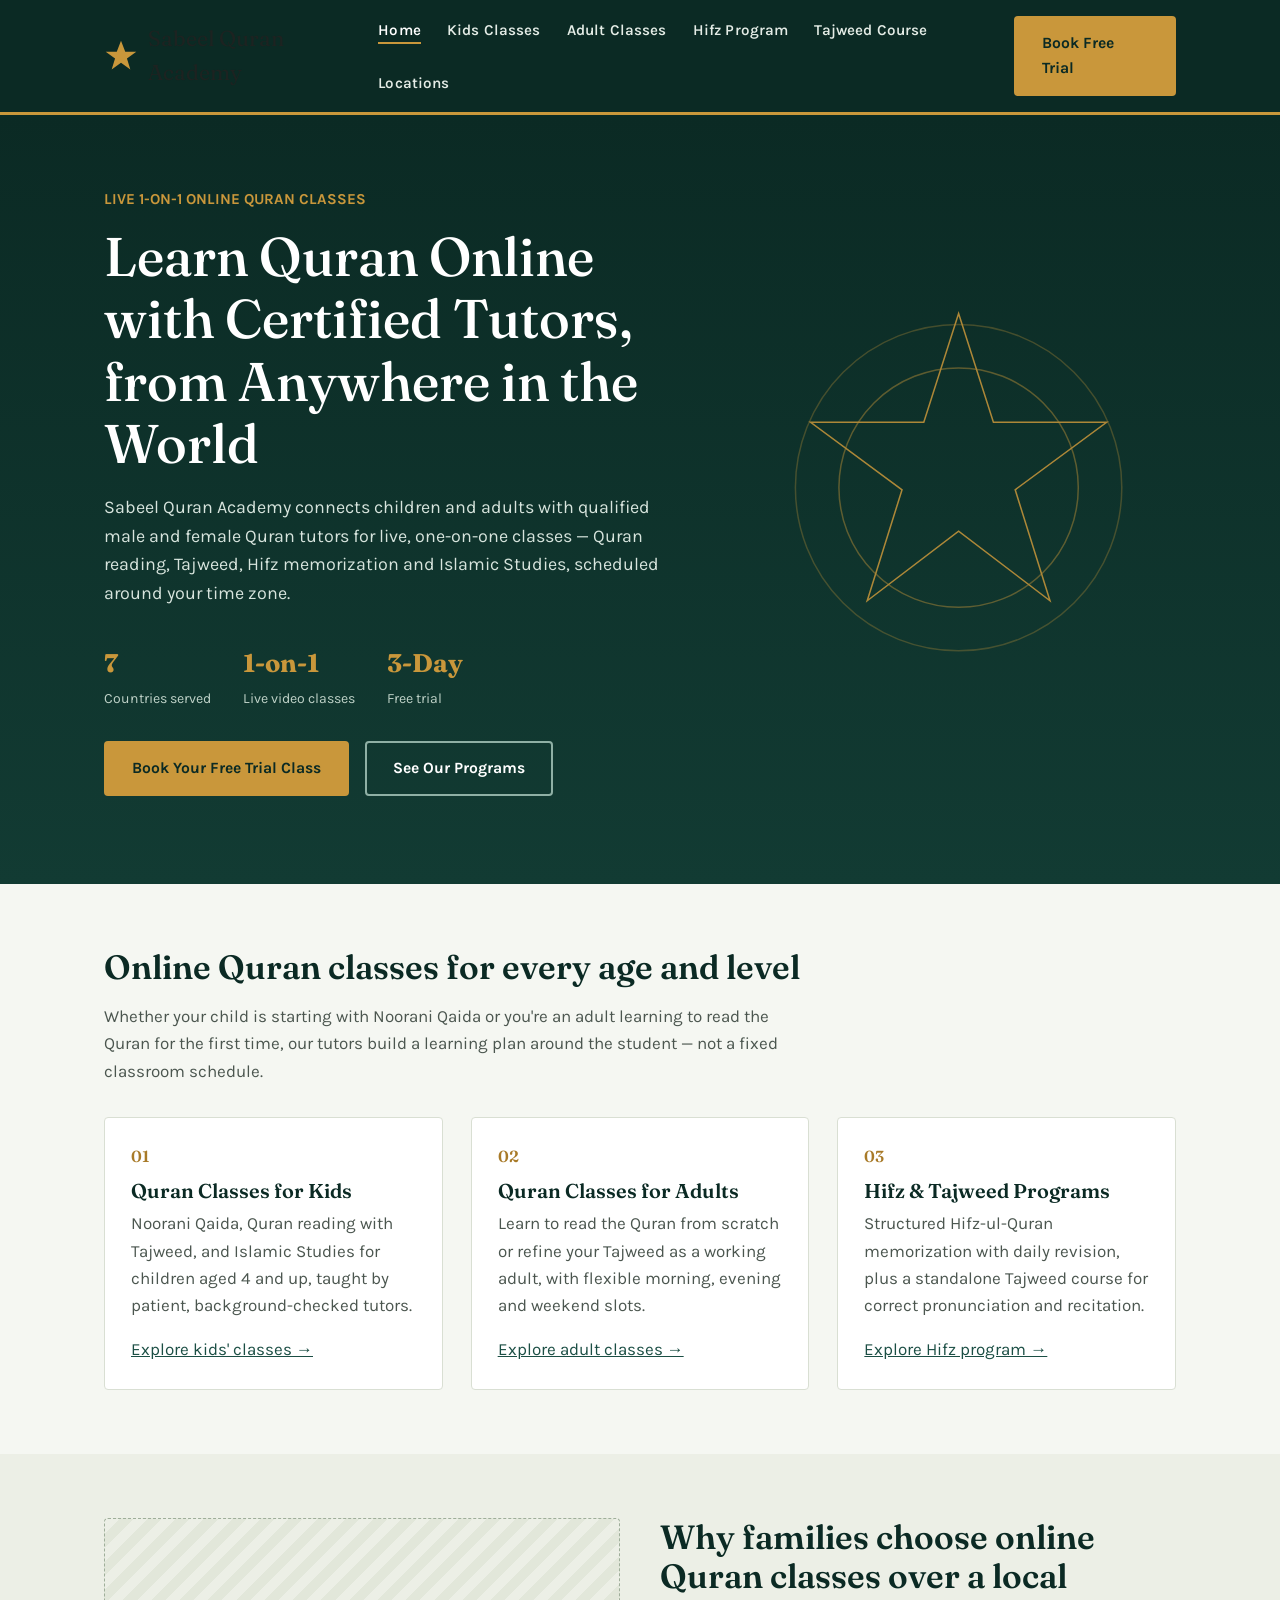
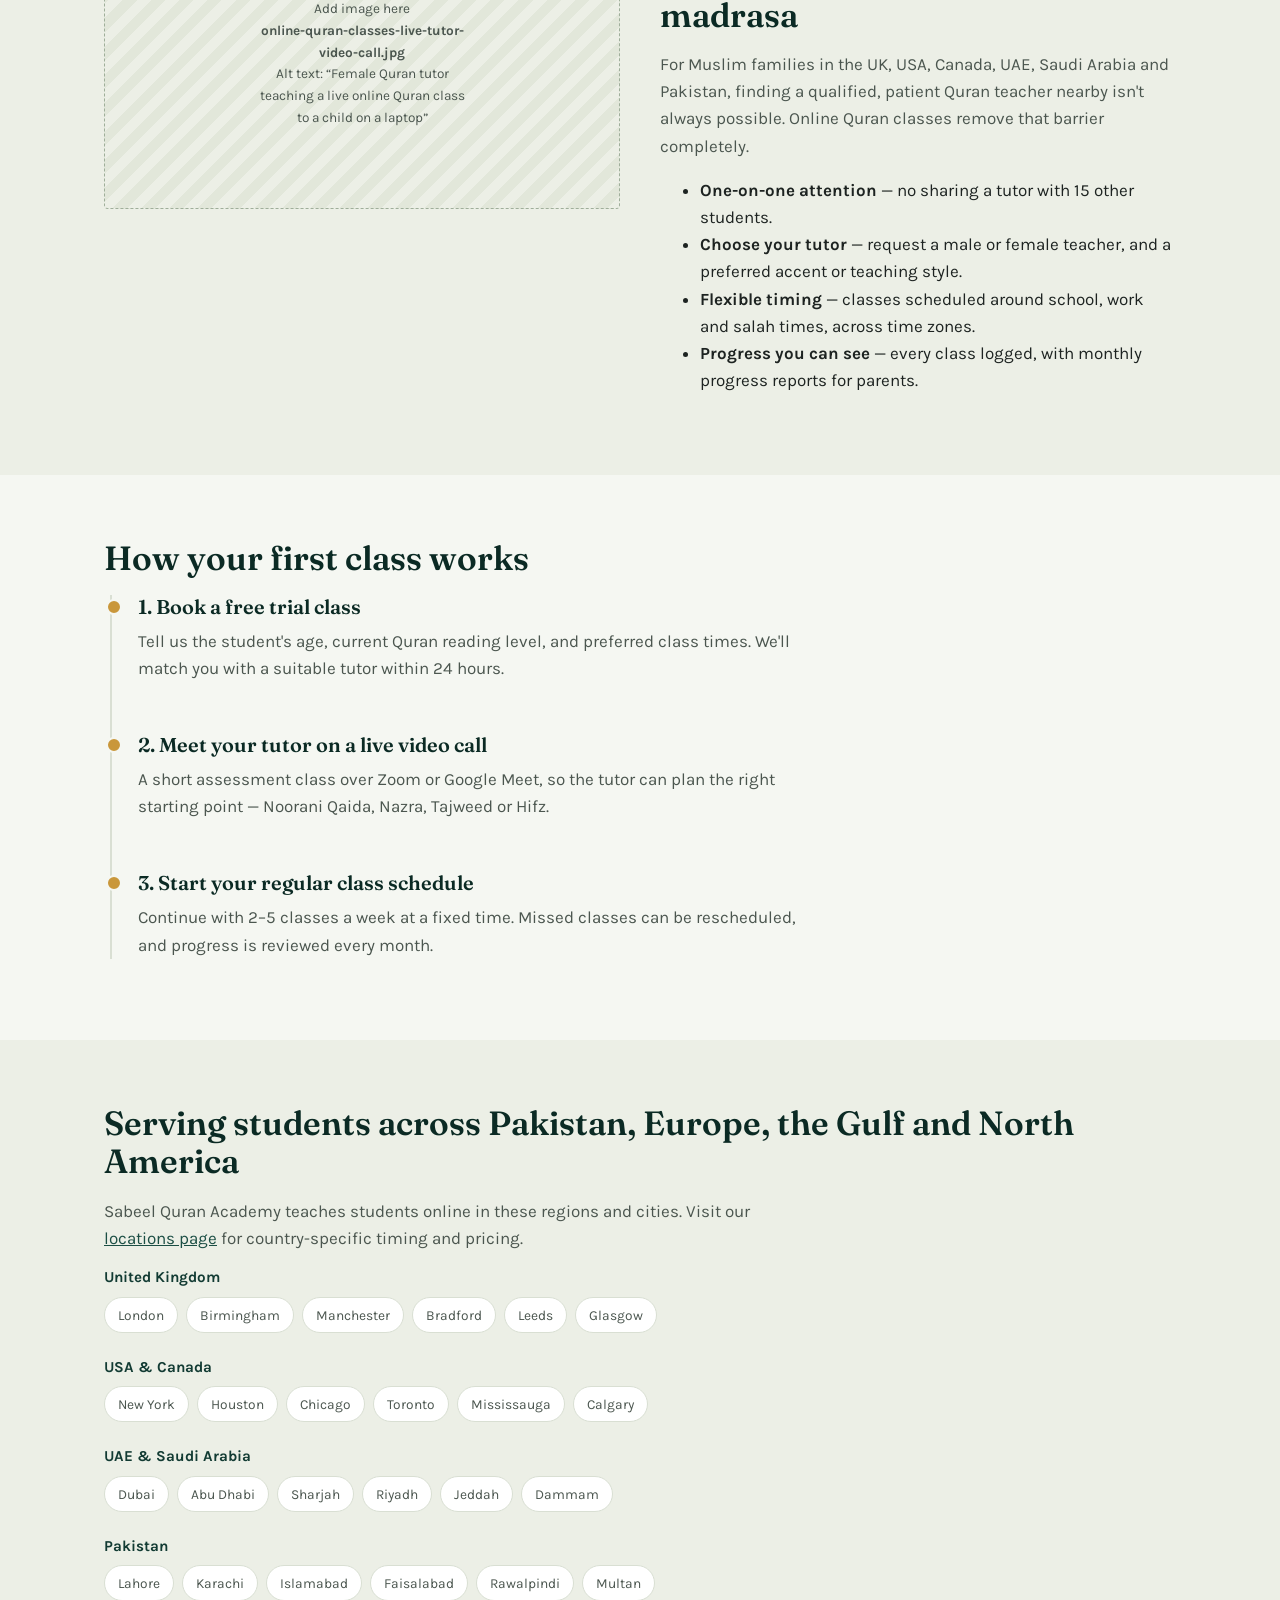
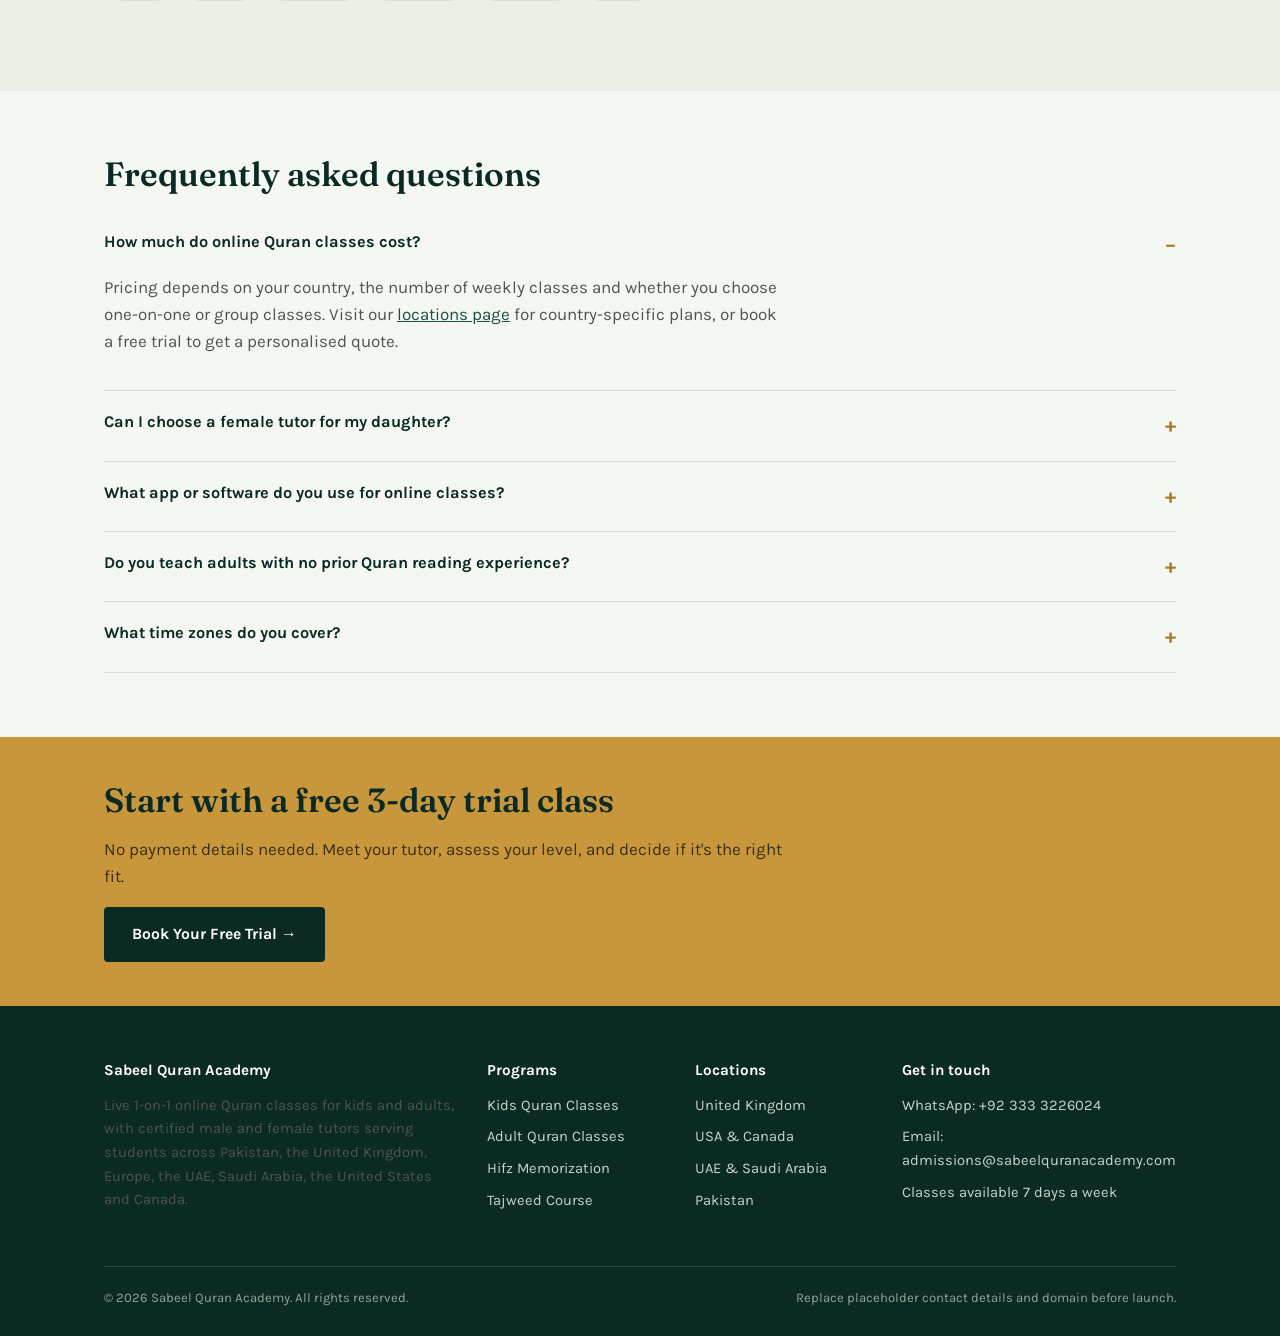
==== index.html @ 6341e643 "Add files via upload" ====
<!DOCTYPE html>
<html lang="en">
<head>
<meta charset="UTF-8">
<meta name="viewport" content="width=device-width, initial-scale=1.0">
<title>Online Quran Classes for Kids & Adults | 1-on-1 Live Tutors – Sabeel Quran Academy</title>
<meta name="description" content="Learn Quran online with certified male & female tutors. Live 1-on-1 classes for kids & adults in the UK, USA, Canada, UAE, Saudi Arabia & Pakistan. Book a free trial today.">
<link rel="canonical" href="https://sabeel-quran-academy.github.io/">
<meta property="og:type" content="website">
<meta property="og:title" content="Online Quran Classes for Kids & Adults | 1-on-1 Live Tutors – Sabeel Quran Academy">
<meta property="og:description" content="Learn Quran online with certified male & female tutors. Live 1-on-1 classes for kids & adults in the UK, USA, Canada, UAE, Saudi Arabia & Pakistan. Book a free trial today.">
<meta property="og:url" content="https://sabeel-quran-academy.github.io/">
<meta property="og:site_name" content="Sabeel Quran Academy">
<meta name="twitter:card" content="summary_large_image">
<link rel="preconnect" href="https://fonts.googleapis.com">
<link rel="preconnect" href="https://fonts.gstatic.com" crossorigin>
<link href="https://fonts.googleapis.com/css2?family=Fraunces:wght@400;500;600&amp;family=Karla:wght@400;500;700&amp;display=swap" rel="stylesheet">
<link rel="stylesheet" href="style.css">
<script type="application/ld+json">{"@context": "https://schema.org", "@type": "FAQPage", "mainEntity": [{"@type": "Question", "name": "How much do online Quran classes cost?", "acceptedAnswer": {"@type": "Answer", "text": "Pricing depends on your country, the number of weekly classes and whether you choose one-on-one or group classes. Visit our locations page for country-specific plans, or book a free trial to get a personalised quote."}}, {"@type": "Question", "name": "Can I choose a female tutor for my daughter?", "acceptedAnswer": {"@type": "Answer", "text": "Yes. When you book your free trial, tell us your preference for a male or female tutor and we'll match you accordingly."}}, {"@type": "Question", "name": "What app or software do you use for online classes?", "acceptedAnswer": {"@type": "Answer", "text": "Classes run over Zoom or Google Meet with a shared digital Quran/Qaida on screen, so both tutor and student can follow along in real time."}}, {"@type": "Question", "name": "Do you teach adults with no prior Quran reading experience?", "acceptedAnswer": {"@type": "Answer", "text": "Yes, many of our adult students start from zero. Our adult Quran classes page explains how the beginner track works."}}, {"@type": "Question", "name": "What time zones do you cover?", "acceptedAnswer": {"@type": "Answer", "text": "We schedule classes across UK, European, Gulf, Pakistan and North American time zones, including early morning and late evening slots."}}]}</script>
<script type="application/ld+json">{"@context": "https://schema.org", "@type": "BreadcrumbList", "itemListElement": [{"@type": "ListItem", "position": 1, "name": "Home", "item": "https://sabeel-quran-academy.github.io/"}, {"@type": "ListItem", "position": 2, "name": "Home", "item": "https://sabeel-quran-academy.github.io/index.html"}]}</script>
<script type="application/ld+json">{"@context": "https://schema.org", "@type": "EducationalOrganization", "name": "Sabeel Quran Academy", "url": "https://sabeel-quran-academy.github.io/", "description": "Live one-on-one online Quran classes for kids and adults, serving students in Pakistan, the United Kingdom, Europe, the UAE, Saudi Arabia, the United States and Canada.", "areaServed": ["Pakistan", "United Kingdom", "United Arab Emirates", "Saudi Arabia", "United States", "Canada", "Europe"], "sameAs": []}</script>
</head>
<body>
<header class="site-header">
  <div class="nav-wrap">
    <a class="brand link-plain" href="index.html">
      <svg class="mark" viewBox="0 0 40 40" xmlns="http://www.w3.org/2000/svg" aria-hidden="true">
<polygon points="20,2 25,15 38,15 27,23 31,36 20,28 9,36 13,23 2,15 15,15" fill="#C9973B"/>
</svg>
      Sabeel Quran Academy
    </a>
    <nav class="main-nav" aria-label="Primary">
      <ul>
      <li><a href="index.html" class="active">Home</a></li>
      <li><a href="quran-classes-for-kids.html">Kids Classes</a></li>
      <li><a href="quran-classes-for-adults.html">Adult Classes</a></li>
      <li><a href="quran-memorization-hifz-course.html">Hifz Program</a></li>
      <li><a href="online-tajweed-course.html">Tajweed Course</a></li>
      <li><a href="online-quran-classes-locations.html">Locations</a></li>
      </ul>
    </nav>
    <a class="nav-cta btn" href="online-quran-classes-locations.html#trial">Book Free Trial</a>
  </div>
</header>

<section class="hero">
  <div class="container hero-grid">
    <div>
      <p class="kicker">LIVE 1-ON-1 ONLINE QURAN CLASSES</p>
      <h1>Learn Quran Online with Certified Tutors, from Anywhere in the World</h1>
      <p class="lede">Sabeel Quran Academy connects children and adults with qualified male and female Quran tutors for live, one-on-one classes — Quran reading, Tajweed, Hifz memorization and Islamic Studies, scheduled around your time zone.</p>
      <div class="hero-stats">
        <div><strong>7</strong><span>Countries served</span></div>
        <div><strong>1-on-1</strong><span>Live video classes</span></div>
        <div><strong>3-Day</strong><span>Free trial</span></div>
      </div>
      <div class="btn-row">
        <a class="btn btn-gold" href="online-quran-classes-locations.html#trial">Book Your Free Trial Class</a>
        <a class="btn btn-outline" href="#programs">See Our Programs</a>
      </div>
    </div>
    <div><svg class="hero-art" viewBox="0 0 400 400" xmlns="http://www.w3.org/2000/svg" role="img" aria-label="Islamic geometric star pattern">
<g fill="none" stroke="#C9973B" stroke-width="1.4" opacity="0.85">
<polygon points="200,40 232,140 336,140 252,202 284,304 200,240 116,304 148,202 64,140 168,140"/>
<circle cx="200" cy="200" r="150" opacity="0.35"/>
<circle cx="200" cy="200" r="110" opacity="0.5"/>
</g>
</svg></div>
  </div>
</section>

<section class="section" id="programs">
  <div class="container">
    <h2>Online Quran classes for every age and level</h2>
    <p>Whether your child is starting with Noorani Qaida or you're an adult learning to read the Quran for the first time, our tutors build a learning plan around the student — not a fixed classroom schedule.</p>
    <div class="grid-3" style="margin-top:32px;">
      <div class="card">
        <div class="eyebrow-row"><span class="num">01</span></div>
        <h3>Quran Classes for Kids</h3>
        <p>Noorani Qaida, Quran reading with Tajweed, and Islamic Studies for children aged 4 and up, taught by patient, background-checked tutors.</p>
        <a href="quran-classes-for-kids.html">Explore kids' classes &rarr;</a>
      </div>
      <div class="card">
        <div class="eyebrow-row"><span class="num">02</span></div>
        <h3>Quran Classes for Adults</h3>
        <p>Learn to read the Quran from scratch or refine your Tajweed as a working adult, with flexible morning, evening and weekend slots.</p>
        <a href="quran-classes-for-adults.html">Explore adult classes &rarr;</a>
      </div>
      <div class="card">
        <div class="eyebrow-row"><span class="num">03</span></div>
        <h3>Hifz &amp; Tajweed Programs</h3>
        <p>Structured Hifz-ul-Quran memorization with daily revision, plus a standalone Tajweed course for correct pronunciation and recitation.</p>
        <a href="quran-memorization-hifz-course.html">Explore Hifz program &rarr;</a>
      </div>
    </div>
  </div>
</section>

<section class="section section-alt">
  <div class="container grid-2">
    <div>
      <div class="img-slot" style="aspect-ratio:16/9;">
  <span>Add image here<br><strong>online-quran-classes-live-tutor-video-call.jpg</strong><br>Alt text: &ldquo;Female Quran tutor teaching a live online Quran class to a child on a laptop&rdquo;</span>
</div>
    </div>
    <div>
      <h2>Why families choose online Quran classes over a local madrasa</h2>
      <p>For Muslim families in the UK, USA, Canada, UAE, Saudi Arabia and Pakistan, finding a qualified, patient Quran teacher nearby isn't always possible. Online Quran classes remove that barrier completely.</p>
      <ul>
        <li><strong>One-on-one attention</strong> — no sharing a tutor with 15 other students.</li>
        <li><strong>Choose your tutor</strong> — request a male or female teacher, and a preferred accent or teaching style.</li>
        <li><strong>Flexible timing</strong> — classes scheduled around school, work and salah times, across time zones.</li>
        <li><strong>Progress you can see</strong> — every class logged, with monthly progress reports for parents.</li>
      </ul>
    </div>
  </div>
</section>

<section class="section">
  <div class="container">
    <h2>How your first class works</h2>
    <div class="steps">
      <div class="step">
        <h3>1. Book a free trial class</h3>
        <p>Tell us the student's age, current Quran reading level, and preferred class times. We'll match you with a suitable tutor within 24 hours.</p>
      </div>
      <div class="step">
        <h3>2. Meet your tutor on a live video call</h3>
        <p>A short assessment class over Zoom or Google Meet, so the tutor can plan the right starting point — Noorani Qaida, Nazra, Tajweed or Hifz.</p>
      </div>
      <div class="step">
        <h3>3. Start your regular class schedule</h3>
        <p>Continue with 2–5 classes a week at a fixed time. Missed classes can be rescheduled, and progress is reviewed every month.</p>
      </div>
    </div>
  </div>
</section>

<section class="section section-alt">
  <div class="container">
    <h2>Serving students across Pakistan, Europe, the Gulf and North America</h2>
    <p>Sabeel Quran Academy teaches students online in these regions and cities. Visit our <a href="online-quran-classes-locations.html">locations page</a> for country-specific timing and pricing.</p>
    <div class="chip-group">
      <h4>United Kingdom</h4>
      <div class="chips">
        <span class="chip">London</span><span class="chip">Birmingham</span><span class="chip">Manchester</span>
        <span class="chip">Bradford</span><span class="chip">Leeds</span><span class="chip">Glasgow</span>
      </div>
    </div>
    <div class="chip-group">
      <h4>USA &amp; Canada</h4>
      <div class="chips">
        <span class="chip">New York</span><span class="chip">Houston</span><span class="chip">Chicago</span>
        <span class="chip">Toronto</span><span class="chip">Mississauga</span><span class="chip">Calgary</span>
      </div>
    </div>
    <div class="chip-group">
      <h4>UAE &amp; Saudi Arabia</h4>
      <div class="chips">
        <span class="chip">Dubai</span><span class="chip">Abu Dhabi</span><span class="chip">Sharjah</span>
        <span class="chip">Riyadh</span><span class="chip">Jeddah</span><span class="chip">Dammam</span>
      </div>
    </div>
    <div class="chip-group">
      <h4>Pakistan</h4>
      <div class="chips">
        <span class="chip">Lahore</span><span class="chip">Karachi</span><span class="chip">Islamabad</span>
        <span class="chip">Faisalabad</span><span class="chip">Rawalpindi</span><span class="chip">Multan</span>
      </div>
    </div>
  </div>
</section>

<section class="section">
  <div class="container">
    <h2>Frequently asked questions</h2>
    <details class="faq" open>
      <summary>How much do online Quran classes cost?</summary>
      <p>Pricing depends on your country, the number of weekly classes and whether you choose one-on-one or group classes. Visit our <a href="online-quran-classes-locations.html">locations page</a> for country-specific plans, or book a free trial to get a personalised quote.</p>
    </details>
    <details class="faq">
      <summary>Can I choose a female tutor for my daughter?</summary>
      <p>Yes. When you book your free trial, tell us your preference for a male or female tutor and we'll match you accordingly.</p>
    </details>
    <details class="faq">
      <summary>What app or software do you use for online classes?</summary>
      <p>Classes run over Zoom or Google Meet with a shared digital Quran/Qaida on screen, so both tutor and student can follow along in real time.</p>
    </details>
    <details class="faq">
      <summary>Do you teach adults with no prior Quran reading experience?</summary>
      <p>Yes, many of our adult students start from zero. See our <a href="quran-classes-for-adults.html">adult Quran classes</a> page for how the beginner track works.</p>
    </details>
    <details class="faq">
      <summary>What time zones do you cover?</summary>
      <p>We schedule classes across UK, European, Gulf, Pakistan and North American time zones, including early morning and late evening slots.</p>
    </details>
  </div>
</section>

<section class="cta-band" id="trial">
  <div class="container">
    <h2>Start with a free 3-day trial class</h2>
    <p style="color:#3B2E14;">No payment details needed. Meet your tutor, assess your level, and decide if it's the right fit.</p>
    <a class="btn btn-gold" href="online-quran-classes-locations.html#trial">Book Your Free Trial &rarr;</a>
  </div>
</section>

<footer class="site-footer">
  <div class="container">
    <div class="grid-4">
      <div>
        <h4>Sabeel Quran Academy</h4>
        <p>Live 1-on-1 online Quran classes for kids and adults, with certified male and female tutors serving students across Pakistan, the United Kingdom, Europe, the UAE, Saudi Arabia, the United States and Canada.</p>
      </div>
      <div>
        <h4>Programs</h4>
        <ul>
          <li><a href="quran-classes-for-kids.html">Kids Quran Classes</a></li>
          <li><a href="quran-classes-for-adults.html">Adult Quran Classes</a></li>
          <li><a href="quran-memorization-hifz-course.html">Hifz Memorization</a></li>
          <li><a href="online-tajweed-course.html">Tajweed Course</a></li>
        </ul>
      </div>
      <div>
        <h4>Locations</h4>
        <ul>
          <li><a href="online-quran-classes-locations.html#uk">United Kingdom</a></li>
          <li><a href="online-quran-classes-locations.html#usa-canada">USA &amp; Canada</a></li>
          <li><a href="online-quran-classes-locations.html#gulf">UAE &amp; Saudi Arabia</a></li>
          <li><a href="online-quran-classes-locations.html#pakistan">Pakistan</a></li>
        </ul>
      </div>
      <div>
        <h4>Get in touch</h4>
        <ul>
          <li><a href="https://wa.me/923333226024" target="_blank" rel="noopener">WhatsApp: +92 333 3226024</a></li>
          <li>Email: admissions@sabeelquranacademy.com</li>
          <li>Classes available 7 days a week</li>
        </ul>
      </div>
    </div>
    <div class="footer-bottom">
      <span>&copy; 2026 Sabeel Quran Academy. All rights reserved.</span>
      <span>Replace placeholder contact details and domain before launch.</span>
    </div>
  </div>
</footer>
</body>
</html>
---- style.css ----
/* Sabeel Quran Academy — site stylesheet
   Palette: deep emerald (#123B33) + antique gold (#C9973B) on pale sage paper (#F5F7F2)
   Type: Fraunces (headings) / Karla (body) */

:root{
  --emerald-950:#0B2A24;
  --emerald-900:#123B33;
  --emerald-800:#1B4E44;
  --gold-600:#C9973B;
  --gold-700:#A87A28;
  --paper:#F5F7F2;
  --paper-deep:#ECEFE6;
  --ink:#1D2321;
  --ink-soft:#4B564F;
  --line:#D9DFD3;
  --white:#FFFFFF;
  --radius:4px;
  --maxw:1120px;
}

*{box-sizing:border-box;}
html{scroll-behavior:smooth;}
body{
  margin:0;
  background:var(--paper);
  color:var(--ink);
  font-family:"Karla", -apple-system, BlinkMacSystemFont, "Segoe UI", sans-serif;
  font-size:17px;
  line-height:1.6;
}
h1,h2,h3,h4{
  font-family:"Fraunces", Georgia, serif;
  color:var(--emerald-950);
  line-height:1.15;
  margin:0 0 .5em;
  font-weight:600;
}
h1{font-size:clamp(2.1rem,4.5vw,3.4rem); font-weight:500;}
h2{font-size:clamp(1.5rem,3vw,2.1rem);}
h3{font-size:1.25rem;}
p{margin:0 0 1em; color:var(--ink-soft); max-width:68ch;}
a{color:var(--emerald-800);}
a.link-plain{color:inherit;text-decoration:none;}
img{max-width:100%;display:block;height:auto;}
.container{max-width:var(--maxw); margin:0 auto; padding:0 24px;}
.section{padding:64px 0;}
.section-tight{padding:40px 0;}
.section-alt{background:var(--paper-deep);}
.section-emerald{background:var(--emerald-900); color:var(--white);}
.section-emerald h2, .section-emerald h3{color:var(--white);}
.section-emerald p{color:#CFE0D8;}

/* Header / nav */
header.site-header{
  background:var(--emerald-950);
  border-bottom:3px solid var(--gold-600);
}
.nav-wrap{
  display:flex; align-items:center; justify-content:space-between;
  padding:16px 24px; max-width:var(--maxw); margin:0 auto;
}
.brand{
  display:flex; align-items:center; gap:10px;
  font-family:"Fraunces", serif; font-size:1.35rem; color:var(--white); text-decoration:none;
}
.brand .mark{
  width:34px;height:34px;flex:0 0 auto;
}
nav.main-nav ul{
  list-style:none; display:flex; gap:26px; margin:0; padding:0; flex-wrap:wrap;
}
nav.main-nav a{
  color:#E4ECE6; text-decoration:none; font-size:.95rem; font-weight:600;
  letter-spacing:.01em;
  border-bottom:2px solid transparent;
  padding-bottom:3px;
}
nav.main-nav a:hover, nav.main-nav a.active{border-bottom-color:var(--gold-600); color:var(--white);}
.nav-cta{
  background:var(--gold-600); color:var(--emerald-950)!important; border:none;
  padding:9px 18px; border-radius:var(--radius); font-weight:700!important;
}
.nav-toggle{display:none;}

/* Hero */
.hero{
  position:relative; overflow:hidden;
  background:linear-gradient(180deg,var(--emerald-950), var(--emerald-900));
  color:var(--white);
  padding:72px 0 88px;
}
.hero-grid{
  display:grid; grid-template-columns:1.15fr .85fr; gap:48px; align-items:center;
}
.hero p.kicker{
  color:var(--gold-600); font-weight:700; margin-bottom:14px; font-size:.95rem;
}
.hero h1{color:var(--white); margin-bottom:18px;}
.hero p.lede{color:#D7E4DD; font-size:1.12rem; max-width:52ch;}
.hero-stats{display:flex; gap:32px; margin-top:34px; flex-wrap:wrap;}
.hero-stats div strong{display:block; font-family:"Fraunces",serif; font-size:1.6rem; color:var(--gold-600);}
.hero-stats div span{color:#BFD2C8; font-size:.88rem;}
.hero-art{width:100%; height:auto;}

.btn{
  display:inline-block; padding:13px 26px; border-radius:var(--radius);
  font-weight:700; text-decoration:none; font-size:.98rem; border:2px solid transparent;
}
.btn-gold{background:var(--gold-600); color:var(--emerald-950);}
.btn-gold:hover{background:var(--gold-700);}
.btn-outline{border-color:#8FB0A5; color:var(--white);}
.btn-outline:hover{border-color:var(--white);}
.btn-row{display:flex; gap:16px; margin-top:30px; flex-wrap:wrap;}

/* Cards / grids */
.grid-3{display:grid; grid-template-columns:repeat(3,1fr); gap:28px;}
.grid-2{display:grid; grid-template-columns:1fr 1fr; gap:40px;}
.card{
  background:var(--white); border:1px solid var(--line); border-radius:var(--radius);
  padding:26px;
}
.card h3{margin-bottom:.4em;}
.eyebrow-row{display:flex; align-items:center; gap:10px; margin-bottom:10px;}
.num{
  font-family:"Fraunces",serif; color:var(--gold-700); font-size:1rem; font-weight:600;
}

/* Curriculum / steps */
.steps{border-left:2px solid var(--line); margin-left:6px; padding-left:26px;}
.step{position:relative; padding-bottom:34px;}
.step:last-child{padding-bottom:0;}
.step::before{
  content:""; position:absolute; left:-32px; top:4px; width:12px; height:12px;
  background:var(--gold-600); border-radius:50%; border:2px solid var(--paper);
}

/* Location chips */
.chip-group{margin-bottom:26px;}
.chip-group h4{font-family:"Karla",sans-serif; font-weight:700; color:var(--emerald-900); margin-bottom:10px; font-size:.95rem;}
.chips{display:flex; flex-wrap:wrap; gap:8px;}
.chip{
  background:var(--white); border:1px solid var(--line); color:var(--ink-soft);
  padding:6px 13px; border-radius:20px; font-size:.86rem;
}

/* FAQ */
details.faq{
  border-bottom:1px solid var(--line); padding:18px 0;
}
details.faq summary{
  font-weight:700; cursor:pointer; color:var(--emerald-950); font-size:1.02rem;
  list-style:none; display:flex; justify-content:space-between; gap:16px;
}
details.faq summary::-webkit-details-marker{display:none;}
details.faq summary::after{content:"+"; color:var(--gold-700); font-size:1.3rem; flex:0 0 auto;}
details.faq[open] summary::after{content:"–";}
details.faq p{margin-top:12px;}

/* Image placeholder blocks (client will replace with real photos) */
.img-slot{
  background:repeating-linear-gradient(135deg, var(--paper-deep), var(--paper-deep) 10px, #E2E7DA 10px, #E2E7DA 20px);
  border:1px dashed #9FAE9A;
  border-radius:var(--radius);
  display:flex; align-items:center; justify-content:center; text-align:center;
  color:var(--ink-soft); font-size:.85rem; padding:18px;
  min-height:220px;
}
.img-slot span{max-width:26ch;}

/* Breadcrumb */
.breadcrumb{font-size:.85rem; color:var(--ink-soft); padding:14px 0;}
.breadcrumb a{color:var(--ink-soft); text-decoration:none; border-bottom:1px dotted var(--line);}

/* CTA band */
.cta-band{
  background:var(--gold-600); color:var(--emerald-950); padding:44px 0; text-align:left;
}
.cta-band h2{color:var(--emerald-950);}
.cta-band .btn-gold{background:var(--emerald-950); color:var(--white);}
.cta-band .btn-gold:hover{background:var(--emerald-800);}

/* Footer */
footer.site-footer{background:var(--emerald-950); color:#C6D6CD; padding:56px 0 28px; font-size:.92rem;}
footer.site-footer h4{color:var(--white); font-size:.95rem; margin-bottom:14px; font-family:"Karla",sans-serif; font-weight:700;}
footer.site-footer .grid-4{display:grid; grid-template-columns:2fr 1fr 1fr 1fr; gap:32px;}
footer.site-footer a{color:#C6D6CD; text-decoration:none;}
footer.site-footer a:hover{color:var(--white);}
footer.site-footer ul{list-style:none; margin:0; padding:0;}
footer.site-footer li{margin-bottom:8px;}
.footer-bottom{
  border-top:1px solid #294A41; margin-top:40px; padding-top:20px;
  display:flex; justify-content:space-between; flex-wrap:wrap; gap:10px; font-size:.82rem; color:#8FA79C;
}

@media (max-width:860px){
  .hero-grid{grid-template-columns:1fr;}
  .hero-art{max-width:280px; margin:0 auto;}
  .grid-3{grid-template-columns:1fr;}
  .grid-2{grid-template-columns:1fr;}
  nav.main-nav{display:none;}
  footer.site-footer .grid-4{grid-template-columns:1fr 1fr;}
}
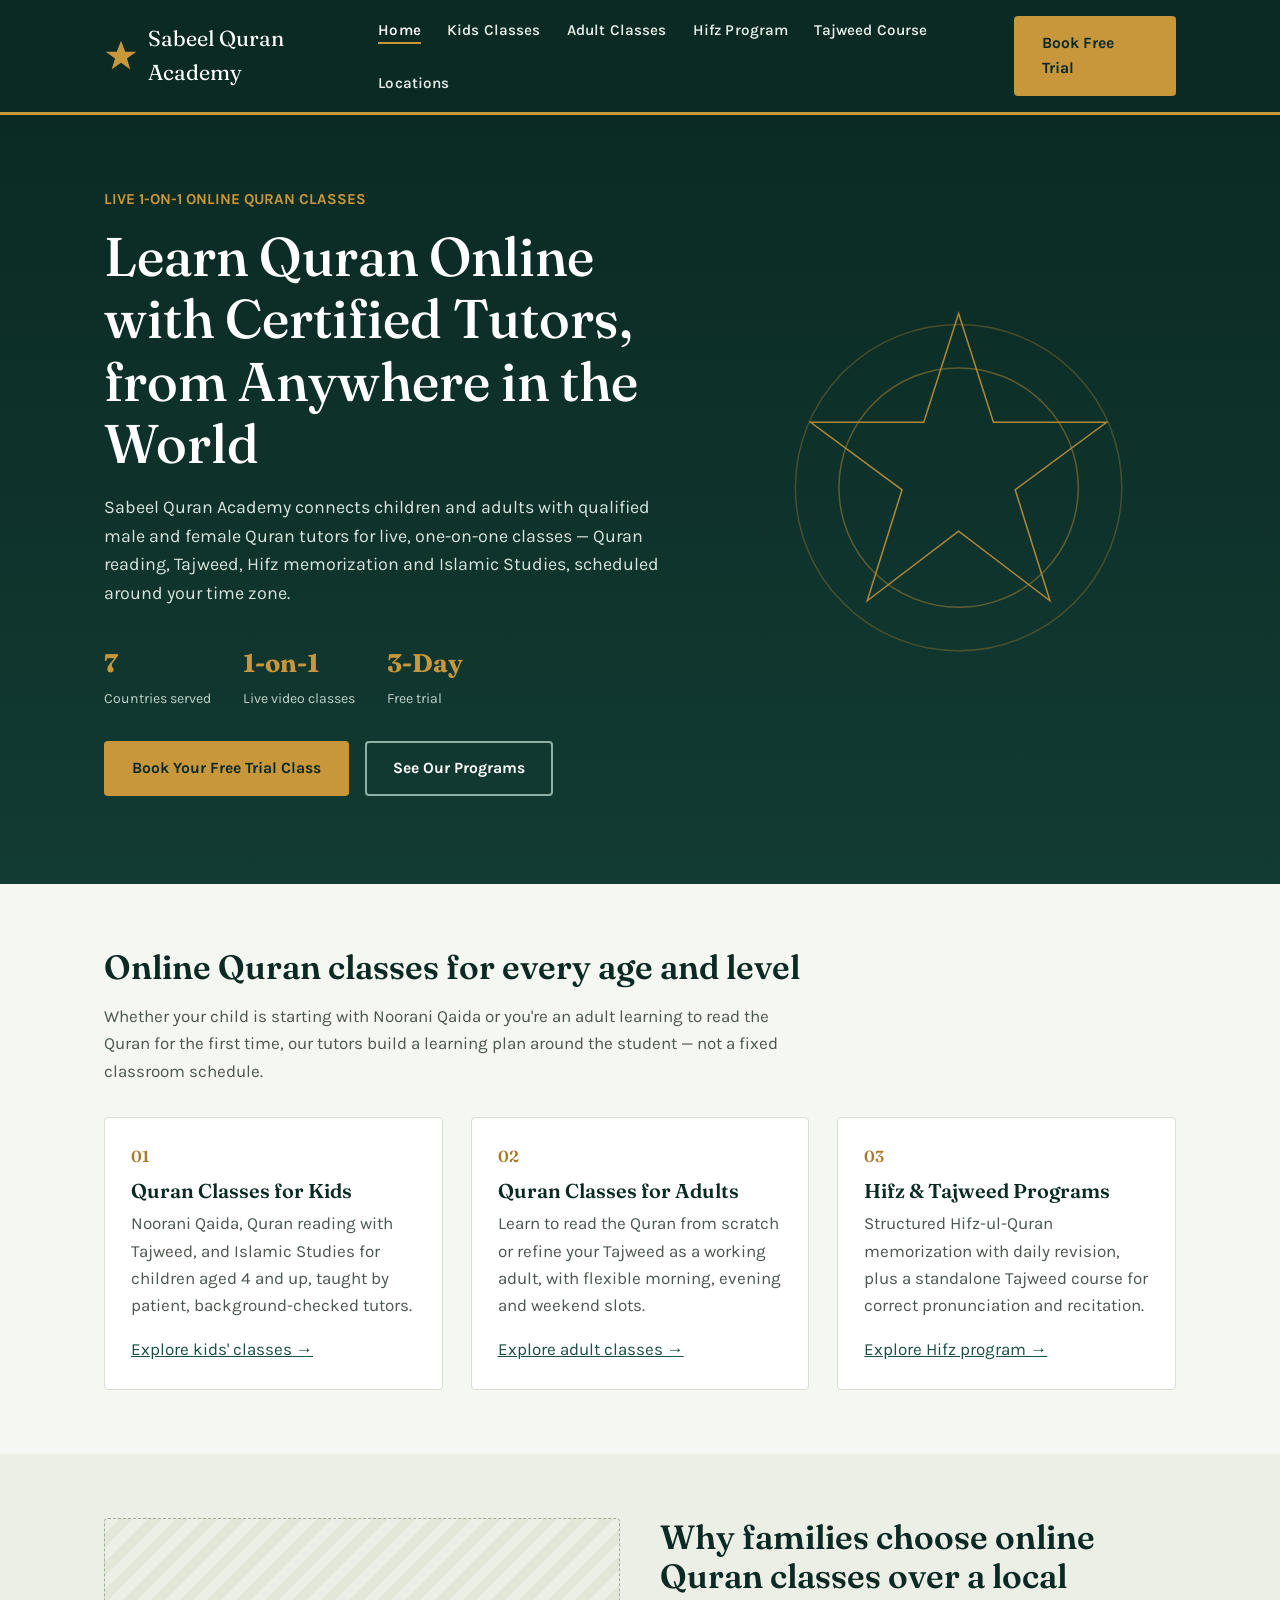
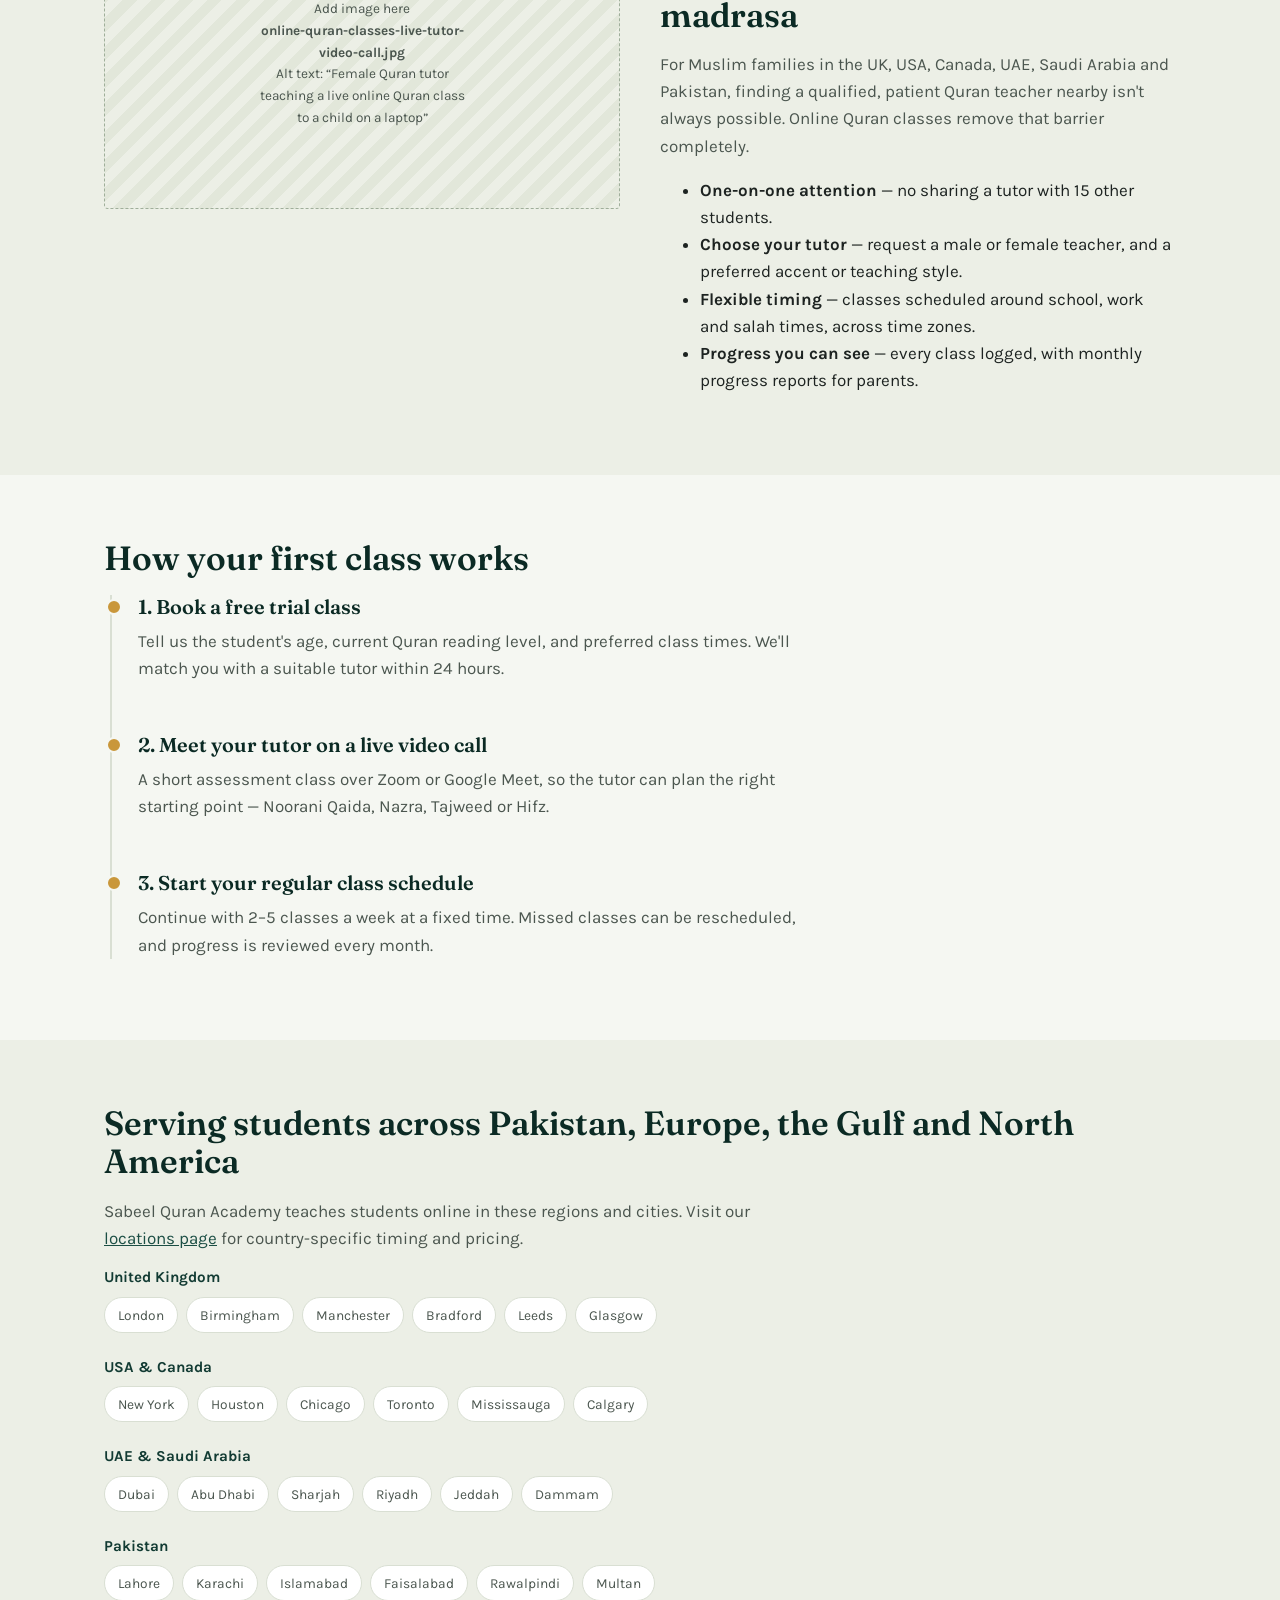
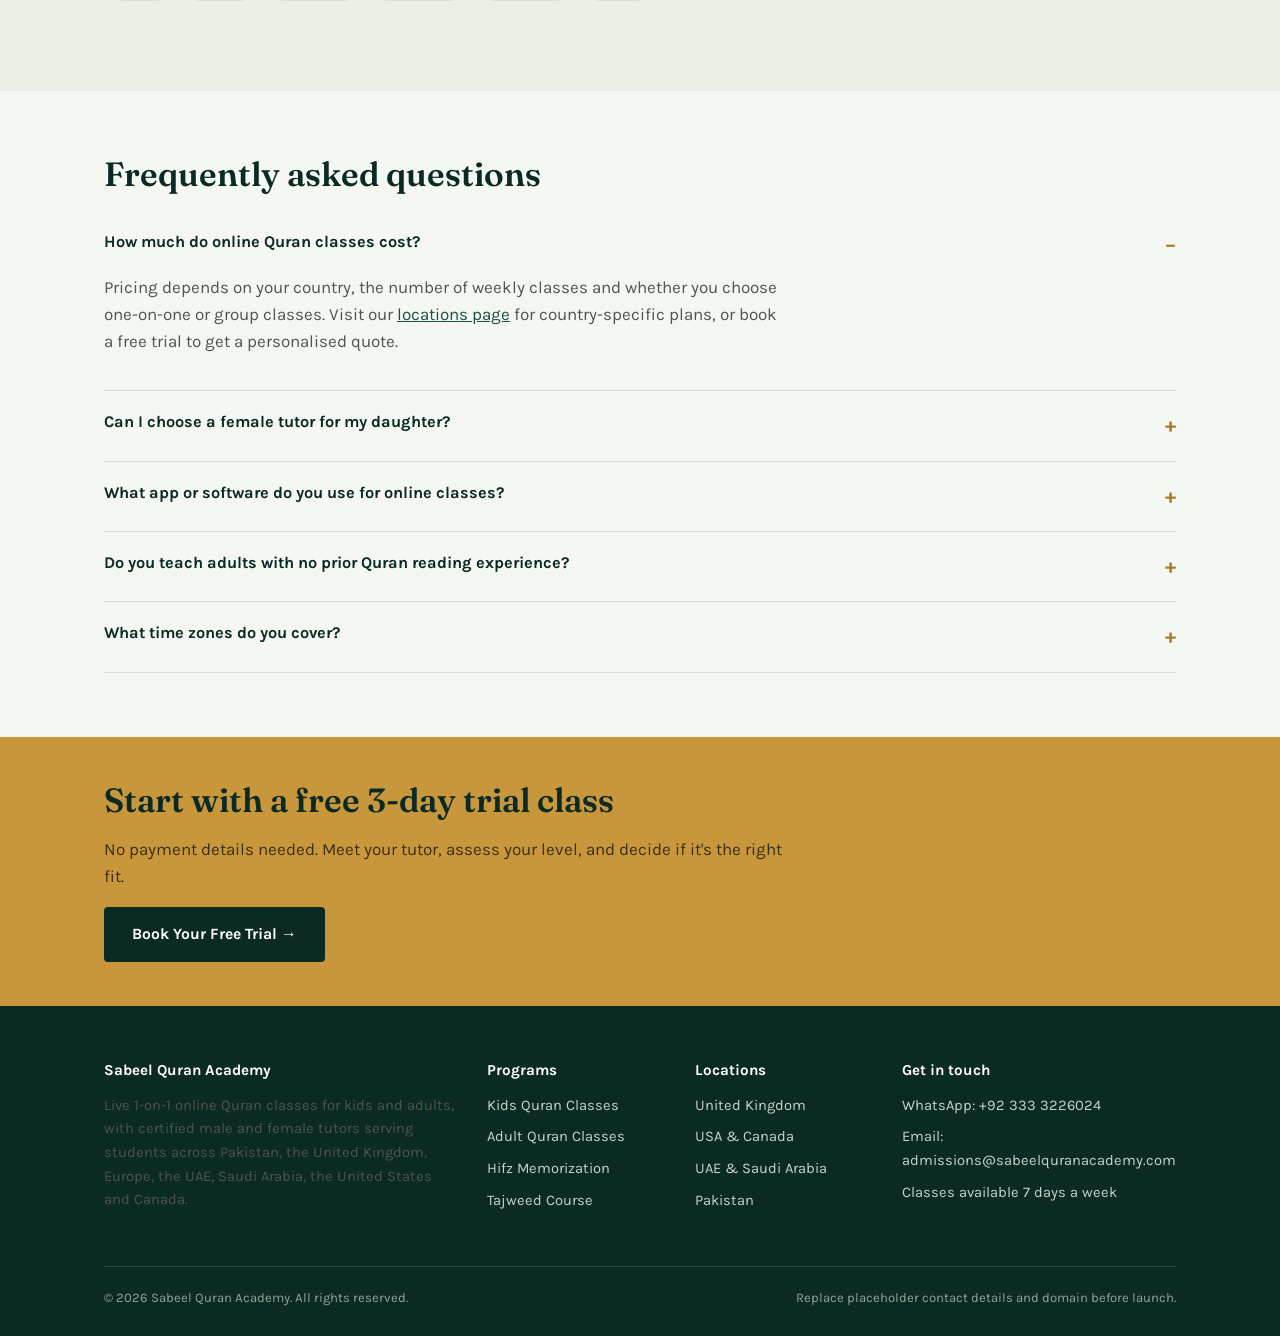
==== commit 796c8a4e: "Add files via upload" ====
--- a/index.html
+++ b/index.html
@@ -23,7 +23,7 @@
 <body>
 <header class="site-header">
   <div class="nav-wrap">
-    <a class="brand link-plain" href="index.html">
+    <a class="brand" href="index.html">
       <svg class="mark" viewBox="0 0 40 40" xmlns="http://www.w3.org/2000/svg" aria-hidden="true">
 <polygon points="20,2 25,15 38,15 27,23 31,36 20,28 9,36 13,23 2,15 15,15" fill="#C9973B"/>
 </svg>
